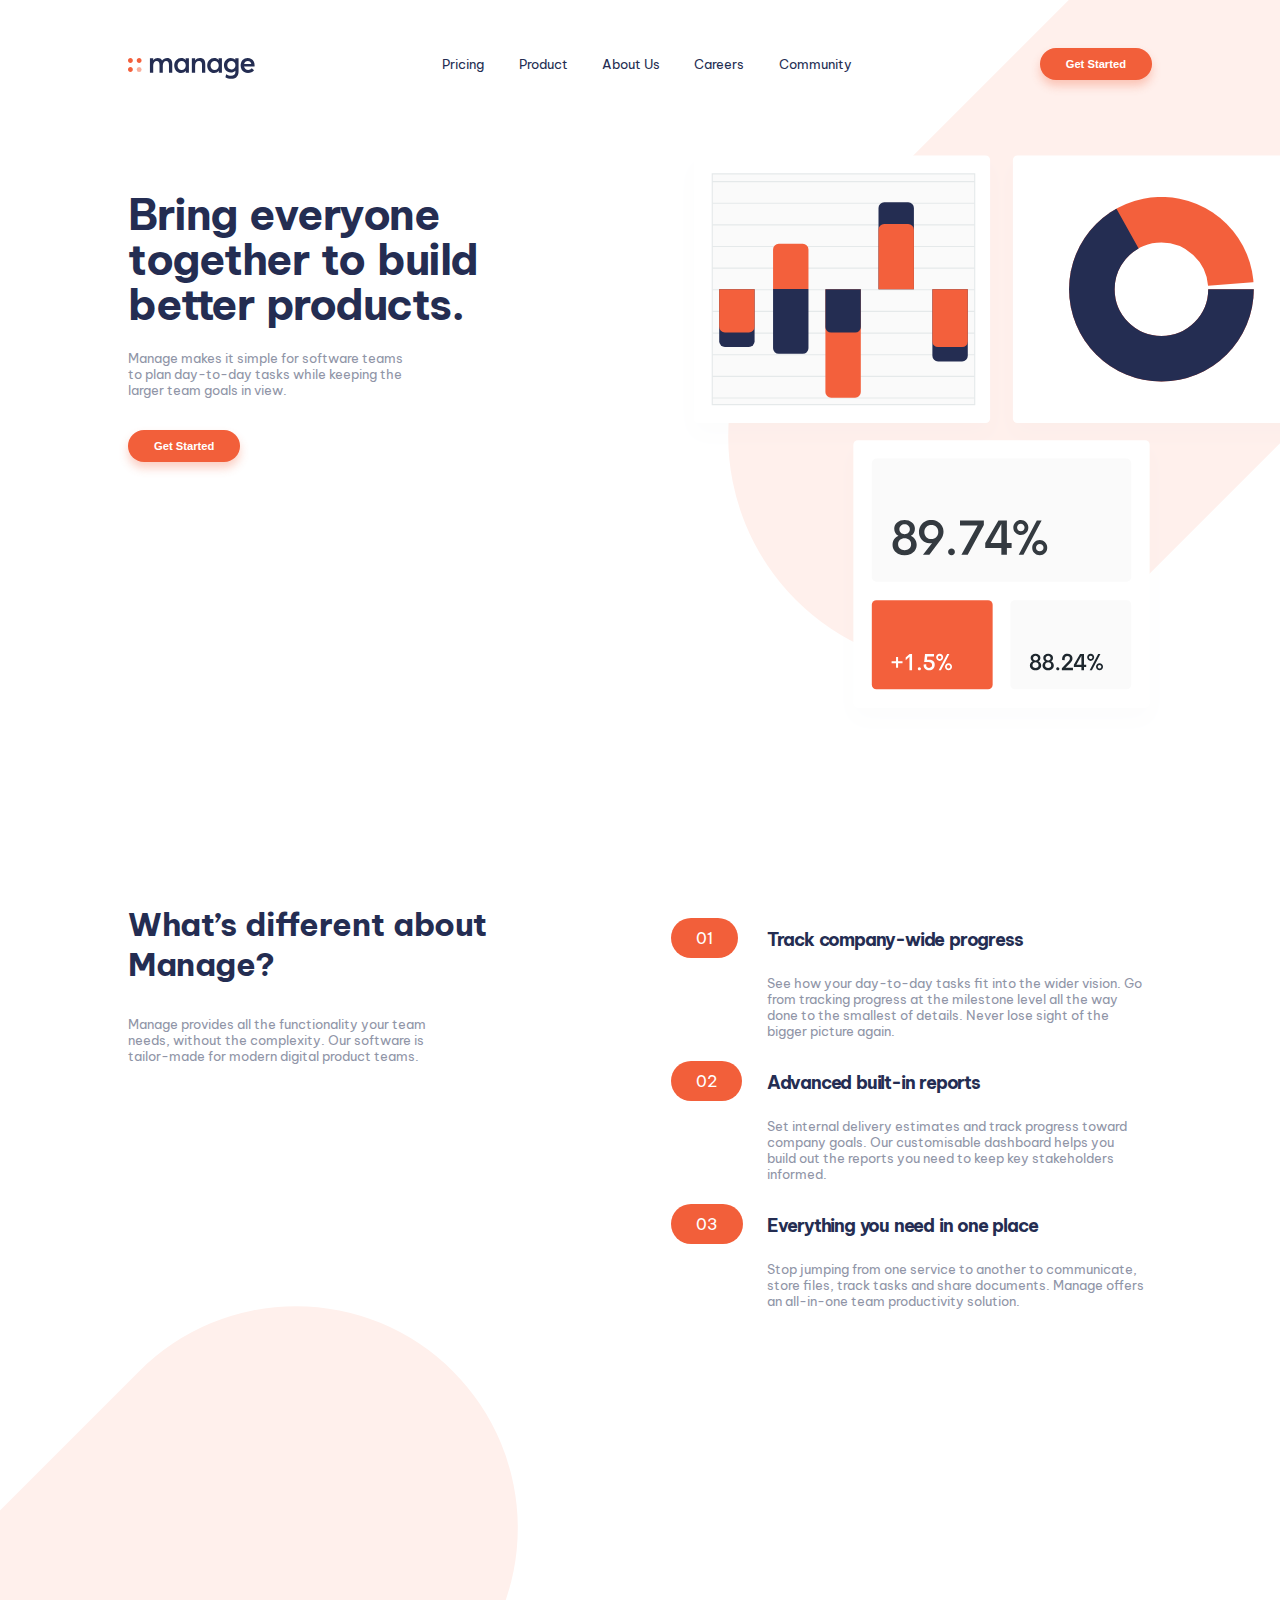
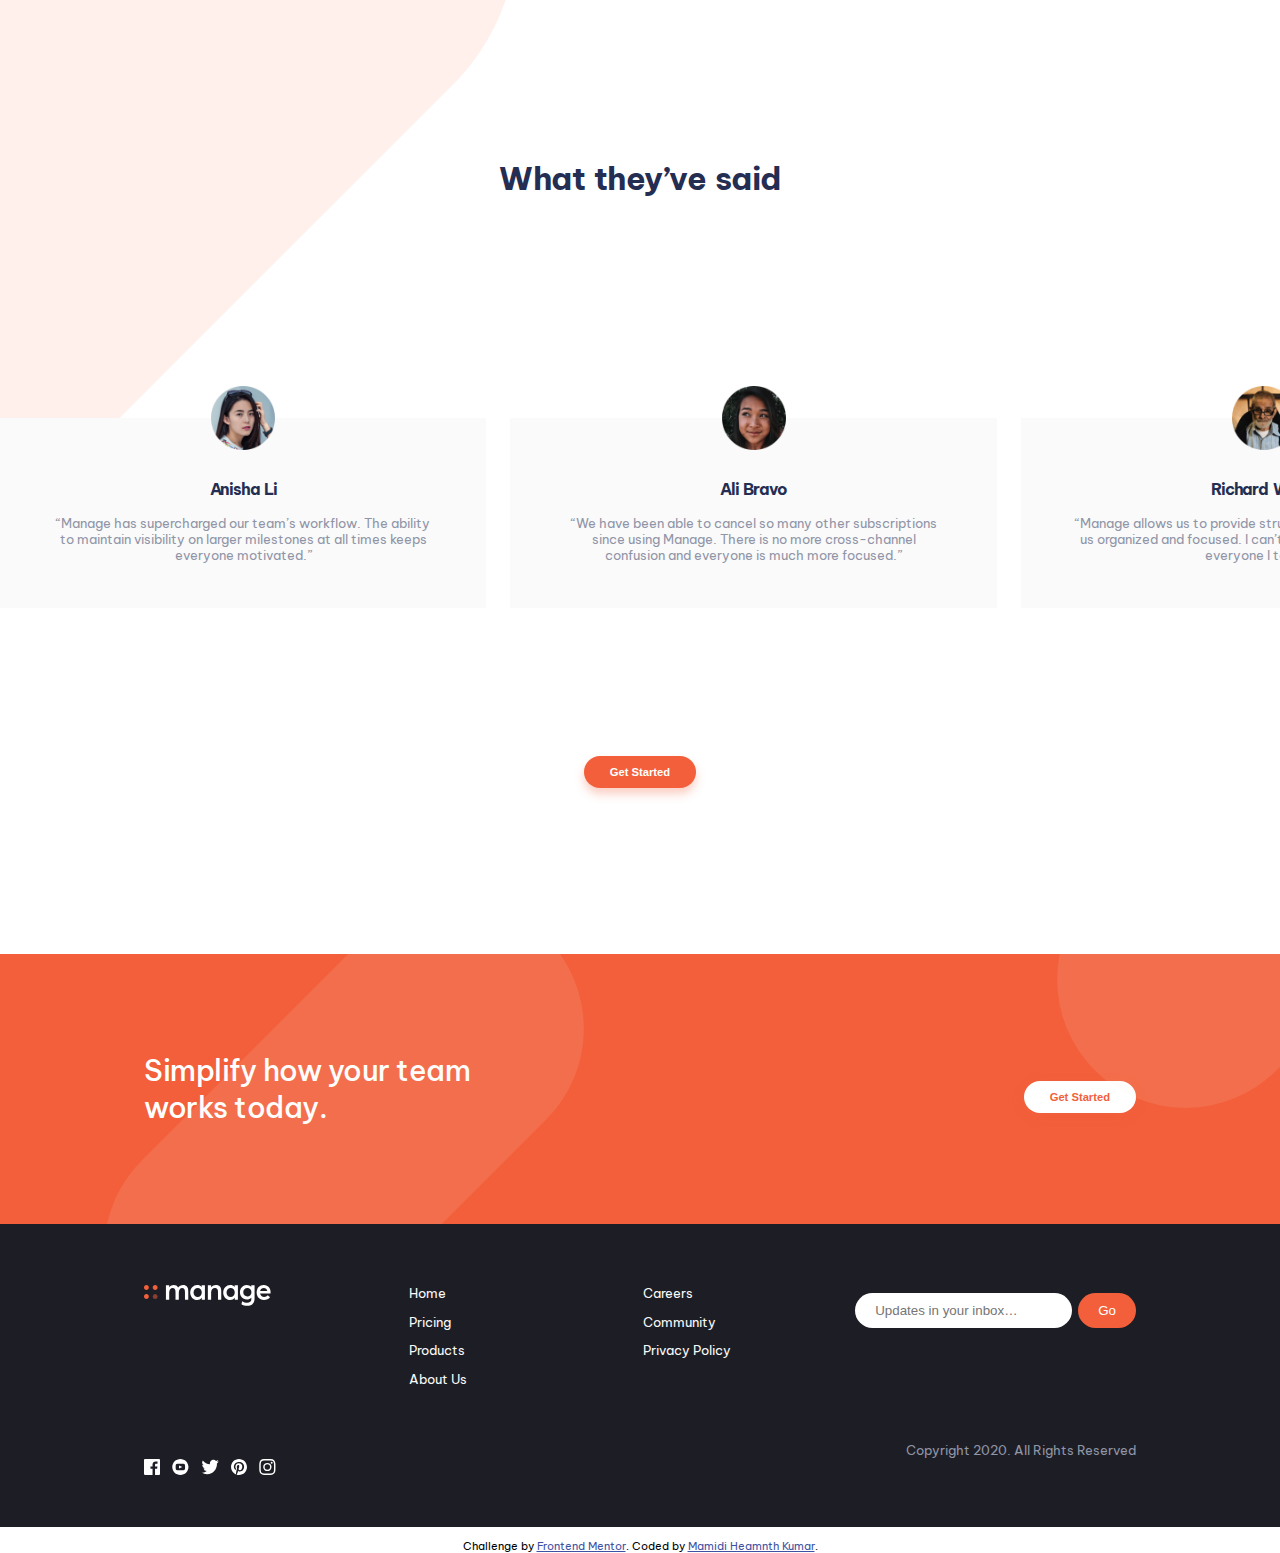
==== index.html @ 672c9fe0 "done mob feedback nav" ====
<!DOCTYPE html>
<html lang="en">
<head>
  <meta charset="UTF-8">
  <meta name="viewport" content="width=device-width, initial-scale=1.0">

  <link rel="stylesheet" href="styles.css">
  <link rel="stylesheet" href="mob-style.css">

  <link rel="icon" type="image/png" sizes="32x32" href="./images/favicon-32x32.png">

  <link rel="preconnect" href="https://fonts.googleapis.com">
  <link rel="preconnect" href="https://fonts.gstatic.com" crossorigin>
  <link href="https://fonts.googleapis.com/css2?family=Be+Vietnam+Pro:wght@400;500;700&display=swap" rel="stylesheet">
  
  <title>Frontend Mentor | Manage landing page</title>

</head>
<body>

  <header>
    <div class="logo">
      <img src="images/logo.svg" alt="company logo">
    </div>
    <img class="ham" src="images/icon-hamburger.svg" alt="">
    <img class="close none" src="images/icon-close.svg" alt="">
    <div class="navigation" >
      <div>Pricing</div>
      <div>Product</div>
      <div>About Us</div>
      <div>Careers</div>
      <div>Community</div>
    </div>
    <button class="start-btn none">Get Started</button>
  </header>

  <main>
    <div class="intro">
      <div class="intro-left">
        <div class="heading">
          Bring everyone together to build 
          be<span class="low-space">tt</span>er 
          products.
        </div>
        <p class="intro-content">
          Manage makes it simple for software teams to plan day-to-day
          tasks while keeping the larger team goals in view.
        </p>
        <button class="start-btn">Get Started</button>
      </div>
      <div class="intro-right">
        <img class="bg-tablet" src="images/bg-tablet-pattern.svg" alt="bg tablet">
        <img class="bar-graphs" src="images/illustration-intro.svg" alt="bar-graphs">
      </div>
    </div>
  
    <div class="features">
      <div class="features-left">
        <div>
          <div class="features-heading">What’s <span>different</span> about Manage?</div>
          <div class="features-content">
            Manage provides all the functionality your team needs, without
            the complexity. Our software is tailor-made for modern digital
            product teams.
          </div>
        </div>
        <img src="images/bg-tablet-pattern.svg" alt="bg-tablet">
      </div>
      <div class="features-right">
        <div class="serial-content">
          <div class="serial ser">
            <span>01</span>
          </div>
          <div class="function-heading fun">
            Track company-wide progress
          </div>
          <div class="function-content con">
            See how your day-to-day tasks fit into the wider vision. Go from
            tracking progress at the milestone level all the way done to the
            smallest of details. Never lose sight of the bigger picture again.
          </div>
        </div>
        <div class="serial-content">
          <div class="serial ser ">
            <span>02</span>
          </div>
          <div class="function-heading fun ">
            Advanced built-in reports
          </div>
          <div class="function-content con">
            Set internal delivery estimates and track progress toward company
            goals. Our customisable dashboard helps you build out the reports
            you need to keep key stakeholders informed.
          </div>
        </div>
        <div class="serial-content">
          <div class="serial ser ">
          <span>03</span>
          </div>
          <div class="function-heading fun ">
            Everything you need in one place
          </div>
          <div class="function-content con">
            Stop jumping from one service to another to communicate, store files,
            track tasks and share documents. Manage offers an all-in-one team
            productivity solution.
          </div>
        </div>
      </div>
    </div>
  
    <div class="feedback">
      <div class="feedback-top">
        What they’ve said
      </div>
      <div class="feedback-middle-container">
        <div class="feedback-middle">
          <div class="profile">
              <img src="images/avatar-anisha.png" alt="" class="profile-img">
              <div class="profile-name">Anisha Li</div>
            <div class="profile-feedback">“Manage has supercharged our team’s workflow. The ability to maintain visibility on larger milestones at all times keeps everyone motivated.”</div>
          </div>
          <div class="profile active">
            <img src="images/avatar-ali.png" alt="" class="profile-img">
            <div class="profile-name">Ali Bravo</div>
            <div class="profile-feedback">“We have been able to cancel so many other subscriptions since using Manage. There is no more cross-channel confusion and everyone is much more focused.”</div>
          </div>
          <div class="profile">
            <img src="images/avatar-richard.png" alt="" class="profile-img">
            <div class="profile-name">Richard Watts</div>
            <div class="profile-feedback">“Manage allows us to provide structure and process. It keeps us organized and focused. I can’t stop recommending them everyone I talk to!”</div>
          </div>
          <div class="profile">
            <img src="images/avatar-shanai.png" alt="" class="profile-img">
            <div class="profile-name">Shanai Gough</div>
            <div class="profile-feedback">“Their software allows us to track, manage and collaborate on our projects from anywhere. It keeps the whole team in-sync without being intrusive.”</div>
          </div>
          <div class="feedback-nav dv-none">
            <button class="btnnav"></button>
            <button class="btnnav btnactive"></button>
            <button class="btnnav"></button>
            <button class="btnnav"></button>
          </div>
        </div>
      </div>

      <div class="feedback-bottom">
        <button class="start-btn">Get Started</button>
      </div>
    </div>
  </main>

  <footer>
    <div class="highlight">
      <div class="highlight-left">
        <div class="highlight-content">
          Simplify how your team works today.
        </div>
        <img src="images/bg-tablet-pattern.svg" alt="">
      </div>
      <div class="highlight-right">
        <div class="highlight-btn">
          <button id="hl" class="start-btn-opp">Get Started</button>
          <img src="images/bg-tablet-pattern.svg" alt="">
        </div>
      </div>
    </div>

    <div class="more-info">
      <div class="more-info-left down">
        <div class="copyright dv-none">
          Copyright 2020. All Rights Reserved
        </div>
        <div class="more-info-logo">
          <img src="images/logo-2.svg" alt="">
        </div>
        <div class="more-info-icons">
          <img src="images/icon-facebook.svg" alt="">
          <img src="images/icon-youtube.svg" alt="">
          <img src="images/icon-twitter.svg" alt="">
          <img src="images/icon-pinterest.svg" alt="">
          <img src="images/icon-instagram.svg" alt="">
        </div>
      </div>
      <div class="more-info-middle mid">
        <div class="info-middle-left">
          <div class="middle-nav">Home</div>
          <div class="middle-nav">Pricing</div>
          <div class="middle-nav">Products</div>
          <div class="middle-nav">About Us</div>
        </div>
        <div class="info-middle-right">
          <div class="middle-nav">Careers</div>
          <div class="middle-nav">Community</div>
          <div class="middle-nav">Privacy Policy</div>
        </div>
      </div>
      <div class="more-info-right up">
        <div class="mail-to">
          <input type="text" class="inp" placeholder="Updates in your inbox…">
          <button class="go">Go</button>
        </div>
        <div class="copyright mv-none">
          Copyright 2020. All Rights Reserved
        </div>
      </div>
    </div>
  </footer>

  <div class="attribution">
    Challenge by <a href="https://www.frontendmentor.io?ref=challenge" target="_blank">Frontend Mentor</a>. 
    Coded by <a href="https://www.frontendmentor.io/profile/hemanth110702">Mamidi Heamnth Kumar</a>.
  </div>

  <script src="script.js"></script>

</body>
</html>
---- styles.css ----
:root {
  --clr-bright-red : hsl(12, 88%, 59%);
  --clr-dark-blue : hsl(228, 39%, 23%);
  --clr-dark-grayish-blue : hsl(227, 12%, 61%);
  --clr-very-dark-blue : hsl(233, 12%, 13%);
  --clr-very-pale-red : hsl(13, 100%, 96%);
  --clr-very-light-gray : hsl(0, 0%, 98%);
  --fw-400 : 400;
  --fw-500 : 500;
  --fw-700 : 700;
}

body {
  font-family: 'Be Vietnam Pro', sans-serif;
  font-size: 16px;
  margin: 0;
  padding : 0;
  overflow-x: hidden;
}

.dv-none {
  display: none;
}

header {
  width : 80%;
  height : 8rem;
  margin : auto;
  padding: 0rem 1rem;
  display : flex;
  justify-content : space-between;
  align-items : center;
}

#start-btn {
  margin-top: 0;
}

.logo > img {
  padding-top: 0.8rem;
  height: 1.3rem;
}

.navigation {
  width: 40%;
  font-weight: var(--fw-400);
  display: flex;
  justify-content: space-between;
  align-items: center;
  font-size: 0.8rem;
}

.navigation div {
  cursor: pointer;
  color: var(--clr-dark-blue);
}

.intro {
  width: 80%;
  height: 80vh;
  margin: auto;
  padding: 0rem 1rem;
  display: flex;
  justify-content: space-between;
}

.intro-left {
  width: 45%;
  padding-top: 4rem;
}

.heading{
  color: var(--clr-dark-blue);
  font-size: 2.7rem;
  line-height: 2.8rem;
  letter-spacing: -1.5px;
  word-spacing: 4px;
  font-weight: var(--fw-700);
}

.low-space {
  letter-spacing: -3.8px;
}

.intro-content {
  max-width: 32ch;
  margin-top: 1.5rem;
  margin-bottom: 2rem;
  font-size: 0.8rem;
  font-weight: var(--fw-400);
  color: var(--clr-dark-grayish-blue);
}

.start-btn {
  border: none;
  background-color: var(--clr-bright-red);
  padding: 10px 26px;
  border-radius: 18px;
  font-size: 0.7rem;
  color: white;
  cursor: pointer;
  font-weight: var(--fw-700);
  box-shadow: 0px 6px 10px hsla(12, 88%, 59%, 0.3) ;
}


.intro-right {
  width: 47%;
  padding-top: 1rem;
  position : relative;
}

.bg-tablet { 
  height: 120%;
  position: absolute;
  left: 12%;
  top: -45%;
  z-index: -1;
}

.bar-graphs {
  height: 85%;
}

.features {
  width: 80%;
  height: 80vh;
  margin-inline: auto;
  padding: 3rem 0rem;
  display: flex;
  justify-content: space-between;
}

.features-left {
  position: relative;
  width: 45%;
  display: flex;
  flex-direction: column;
}

.features-left > img {
  height: 115%;
  position: absolute;
  bottom: -72%;
  left: -95%;
  z-index: -2;
}

.features-heading {
  padding: 0.5rem 0rem;
  font-size: 2rem;
  font-weight: var(--fw-700);
  letter-spacing: -0.5px;
  word-spacing: 2px;
  color: var(--clr-dark-blue);
}

.features-heading >span {
  letter-spacing: 0px;
}

.features-content {
  max-width: 34ch;
  margin-top: 1.5rem;
  font-size: 0.8rem;
  font-weight: var(--fw-400);
  color: var(--clr-dark-grayish-blue);
}

.features-right {
  width: 47%;
}

.serial-content {
  display: grid;
  grid-template-columns: 4rem auto;
  grid-template-rows: 50px 50x 50px;
  grid-template-areas: 
      "ser fun"
      ". con"; 
  column-gap: 2rem;
  margin-top: 2rem;
}

.ser {
  grid-area: ser;
}

.fun {
  grid-area: fun;
}

.con {
  grid-area: con;
}

.serial span{
  background-color: var(--clr-bright-red);
  padding: 10px 25px;
  border-radius: 20px;
  color: white;

}

.function-heading {
  font-size: 1.125rem;
  font-weight: var(--fw-700);
  letter-spacing: -1.2px;
  word-spacing: 2px;  
  color: var(--clr-dark-blue);
}

.function-content {
  max-width: 42ch;
  margin-top: 1.5rem;
  font-size: 0.8rem;
  color: var(--clr-dark-grayish-blue);
  font-weight: var(--fw-400);
}

.feedback {
  height: 90vh;
  display: flex;
  flex-direction: column;
  justify-content: space-around;
  align-items: center;
  margin-bottom: 5rem;
}

.feedback-top {
  width: 80%;
  text-align: center;
  padding: 0.5rem 0rem;
  font-size: 2rem;
  font-weight: var(--fw-700);
  letter-spacing: -0.5px;
  word-spacing: 2px;
  color: var(--clr-dark-blue);
}

.feedback-middle-container {
  height: 17rem;
  display: flex;
  justify-content: center;
  align-items: center;
  overflow-x: auto;
}

.feedback-middle {
  height: 70%;
  margin: auto 0;
  display: flex;
  overflow-y: visible;
}

.feedback-middle-container::-webkit-scrollbar {
  width: 0;
}

.profile {
  min-width: 38%;
  display: flex;
  margin-right: 1.5rem;
  flex-direction: column;
  justify-content: center;
  align-items: center;
  text-align: center;
  list-style: none;
  background-color: var(--clr-very-light-gray); 
  position: relative;
}

.profile-img {
  position: absolute;
  top: 0%;
  left: 50%;
  transform: translate(-50%, -50%);
  height: 4rem;
  margin-top: -4  rem;
}

.profile-name {
  padding: 1rem;
  font-size: 1rem;
  font-weight: var(--fw-700);
  letter-spacing: -1.2px;
  word-spacing: 2px;  
  color: var(--clr-dark-blue);
}

.profile-feedback {
  max-width: 42ch;
  font-size: 0.8rem;
  font-weight: var(--fw-400);
  color: var(--clr-dark-grayish-blue);
}

.feedback-bottom {
  width: 80%;
  text-align: center;
  margin-top: -4rem;
}

footer {
  height: 65vh;
}

.highlight {
  display: flex;  
  justify-content: space-between;
  padding: 0 9rem;
  height: 30vh;
  background-color: var(--clr-bright-red);
  overflow: hidden;
}


.highlight-left {
  position: relative;
  display: flex;
}

.highlight-left > img {
  position: absolute;
  left: -10%;
  top: -20%;
  height: 30rem;
  z-index:0;
  opacity: 0.1;
}

.highlight-content {
  max-width: 20ch;
  color: white;
  align-self: center;
  font-size: 1.8rem;
  font-weight: var(--fw-500);
  letter-spacing: -0.5px;
  align-self: center;
}

.highlight-right {
  display: flex;
  justify-content: center;
  align-items: center;
}

.highlight-btn {
  position: relative;
}

.highlight-btn > img {
  position: absolute;
  opacity: 0.1;
  height: 30rem;
  bottom: 10%;
  left: 30%;
}

.start-btn-opp {
  background-color: white;
  align-self: center;
  border: none;
  padding: 10px 26px;
  border-radius: 18px;
  font-size: 0.7rem;
  color: var(--clr-bright-red);
  margin-top: 1rem;
  cursor: pointer;
  font-weight: var(--fw-700);
  box-shadow: 0px 3px 10px var(--clr-bright-red);
}

.more-info {
  height: 23vh;
  color: white;
  background-color: var(--clr-very-dark-blue);
  padding: 3rem 9rem;
  display: flex;
  justify-content: space-between;
  align-items: center;
}

.more-info-left {
  height: 100%;
  display: flex;
  flex-direction: column;
  justify-content: space-between;
}

.more-info-logo > img {
  padding-top: 0.8rem;
  height: 1.3rem;
}

.more-info-icons img {
  height: 1rem;
  margin-right: 0.5rem;
  cursor: pointer;
}

.more-info-middle {
  height: 100%;
  width: 35%;
  display: flex;
  justify-content: space-between;
}

.middle-nav {
  width: 100%;
  font-size: 0.8rem;
  margin: 0.8rem;
  color: var(--clr-very-light-gray);
  cursor: pointer;
}


.more-info-right {
  height: 80%;
  display: flex;
  flex-direction: column;
  justify-content: space-between;
}

.mail-to {
  align-self: flex-end;
}

.inp {
  border: none;
  padding: 10px 20px;
  border-radius: 20px;
}

.go {
  border: none;
  background-color: var(--clr-bright-red);
  color: white;
  padding: 10px 20px;
  border-radius: 18px;
  margin-left: 2px;
  cursor: pointer;
}

.copyright {
  justify-self: flex-start;
  align-self: flex-end;
  font-size: 0.8rem;
  font-weight: var(--fw-400);
  color: var(--clr-dark-grayish-blue);
}

.attribution {
  font-size: 11px; text-align: center;
}

.attribution a {
  color: hsl(228, 45%, 44%); 
}


.ham, .close {
  display: none;
}
---- mob-style.css ----
@media screen and (max-width: 475px) {

  .ham {
    display: inline-block;
  }

  .none,.mv-none {
    display: none;
  }

  .dv-none {
    display: block;
    margin: auto auto;
  }


  header {
    width : 80%;
    height : 8rem;
    margin : auto;
    padding: 0rem 1rem;
    display : flex;
  }

  #start-btn {
    margin-top: 0;
  }
  
  .logo > img {
    padding-top: 0.8rem;
    height: 1rem;
  }
  
  .navigation {
    width: 40%;
    font-weight: var(--fw-400);
    display: none;
    justify-content: space-between;
    align-items: center;
    font-size: 0.8rem;
  }

  .navigation div {
    cursor: pointer;
    color: var(--clr-dark-blue);
  }
  
  .intro {
    width: 80%;
    height: fit-content;
    margin: auto;
    margin-bottom: 2rem;
    display: grid;
    grid-template-columns: 100%;
    grid-template-rows: 10rem;
    grid-template-areas: 
            'bar-graphs'
            'heading';
    row-gap: 1.5rem;
  }
  
  .intro-left {
    width: 100%;
    grid-area: heading;
    height: 50%;
    text-align: center;
  }
  
  .heading{
    color: var(--clr-dark-blue);
    font-size: 2rem;
    line-height: 2.5rem;
    letter-spacing: -1.5px;
    word-spacing: 4px;
    font-weight: var(--fw-700);
  }
  
  .low-space {
    letter-spacing: -3.8px;
  }
  
  .intro-content {
    max-width: 32ch;
    margin: auto;
    margin-top: 1rem;
    margin-bottom: 1.5rem;
    font-size: 0.8rem;
    font-weight: var(--fw-400);
    line-height: 1.5rem;
    color: var(--clr-dark-grayish-blue);
  }
  
  .start-btn {
    border: none;
    background-color: var(--clr-bright-red);
    padding: 10px 26px;
    border-radius: 18px;
    font-size: 0.7rem;
    color: white;
    cursor: pointer;
    font-weight: var(--fw-700);
    box-shadow: 0px 6px 10px hsla(12, 88%, 59%, 0.3) ;
  }
  
  
  .intro-right {
    padding-top: 1rem;
    position : relative;
    grid-area: bar-graphs;
    width: 100%;
  }
  
  .bg-tablet { 
    height: 250%;
    position: absolute;
    left: 15%;
    top: -130%;
    z-index: -1;
  }
  
  .bar-graphs {
    height: 160%;
  }
  
  .features {
    width:100%;
    height: 100%;
    margin-inline: auto;
    margin-bottom: 1.5rem;
    padding: 0;
    display: flex;
    flex-direction: column;
    justify-content: space-between;
    row-gap: 2rem;
  }
  
  .features-left {
    position: relative;
    width: 80%;
    margin: auto;
    display: flex;
    flex-direction: column;
    text-align: center;
  }
  
  .features-left > img {
    height: 115%;
    position: absolute;
    bottom: -72%;
    left: -95%;
    z-index: -2;
  }
  
  .features-heading {
    font-size: 1.7rem;
    font-weight: var(--fw-700);
    letter-spacing: -0.5px;
    word-spacing: 2px;
    color: var(--clr-dark-blue);
  }
  
  .features-heading >span {
    letter-spacing: 0px;
  }
  
  .features-content {
    margin: auto;
    max-width: 34ch;
    margin-top: 0.5rem;
    font-size: 0.8rem;
    line-height: 1.5rem;
    font-weight: var(--fw-400);
    color: var(--clr-dark-grayish-blue);
  }
  
  .features-right {
    margin-left: 1rem;
    width: 100%;
  }

  .serial-content {
    display: grid;
    grid-template-columns: 5rem;
    grid-template-areas: 
        "ser fun"
        "con con";
    gap: 0;
  }

  .ser {
    padding-top: 0.5rem;
    padding-bottom: 1rem;
    grid-area: ser;
    background-color: var(--clr-very-pale-red);
    height: 14px;
  }

  .fun {
    padding-top: 0.5rem;
    padding-bottom: 1rem;
    height: 14px;
    grid-area: fun;
    background-color: var(--clr-very-pale-red);
  }

  .con {
    grid-area: con;
  }

  .serial {
    margin: 0;
  }
  
  .serial span{
    background-color: var(--clr-bright-red);
    padding: 10px 25px;
    border-radius: 20px;
    color: white; 
  }
  
  .function-heading {
    font-size: 1rem;
    font-weight: var(--fw-700);
    letter-spacing: -1.2px;
    word-spacing: 2px;  
    color: var(--clr-dark-blue);
  }
  
  .function-content {
    max-width: 36ch;
    margin-top: 1.5rem;
    font-size: 0.8rem;
    color: var(--clr-dark-grayish-blue);
    font-weight: var(--fw-400);
    line-height: 1.5rem;
  }
  
  .feedback {
    height: 65vh;
    display: flex;
    flex-direction: column;
    justify-content: space-around;
    align-items: center;
    margin-bottom: 5rem;
  }
  
  .feedback-top {
    width: 90%;
    text-align: center;
    padding: 0.5rem 0rem;
    font-size: 1.6rem;
    font-weight: var(--fw-700);
    letter-spacing: -0.5px;
    word-spacing: 2px;
    color: var(--clr-dark-blue);
  }
  
  .feedback-middle-container {
    height: 24rem;
    display: flex;
    flex-direction: column;
    justify-content: center;
    align-items: center;
  }
  
  .feedback-middle {
    margin: auto 0;
    display: flex;
    flex-direction: column;
    justify-content: center;
    overflow-y: hidden;
  }
  
  .feedback-middle-container::-webkit-scrollbar {
    width: 0;
  }
  
  .profile {
    height: 70%;
    width: 80%;
    align-self: center;
    display: none;
    margin: 0rem;
    margin-top: 2rem  ;
    flex-direction: column;
    justify-content: center;
    align-items: center;
    text-align: center;
    list-style: none;
    background-color: var(--clr-very-light-gray); 
    position: relative;
  }

  .profile.active {
    display: flex;
  }
  
  .profile-img {
    position: absolute;
    top: 0%;
    left: 50%;
    transform: translate(-50%, -50%);
    height: 4rem;
    margin-top: -4  rem;
  }
  
  .profile-name {
    padding: 1rem;
    font-size: 1rem;
    font-weight: var(--fw-700);
    letter-spacing: -1.2px;
    word-spacing: 2px;  
    color: var(--clr-dark-blue);
  }
  
  .profile-feedback {
    max-width: 38ch;
    font-size: 0.8rem;
    font-weight: var(--fw-400);
    color: var(--clr-dark-grayish-blue);
  }

  .feedback-nav button{
    padding: 3px;
    border-radius: 10px;
    background-color: var(--clr-very-pale-red);
    border: 1px solid var(--clr-bright-red);
  }
  .feedback-nav button.btnactive {
    background-color: var(--clr-bright-red);
  }
  
  .feedback-bottom {
    width: 80%;
    text-align: center;
    margin-top: -4rem;
  }
  
  footer {
    height: 65vh;
  }
  
  .highlight {
    width: 100%;
    display: flex;  
    flex-direction: column;
    justify-content: center;
    align-items: center;
    padding: 0 0rem;
    height: 60vh;
    background-color: var(--clr-bright-red);
    overflow: hidden;
  }
  
  
  .highlight-left {
    text-align: center;
    max-width: 22ch;
    position: relative;
    display: flex;
  }
  
  .highlight-left > img {
    position: absolute;
    left: -150%;
    top: -35%;
    height: 25.5rem;
    z-index:0;
    opacity: 0.1;
  }
  
  .highlight-content {
    max-width: 20ch;
    color: white;
    align-self: center;
    font-size: 1.8rem;
    font-weight: var(--fw-500);
    letter-spacing: -0.5px;
    align-self: center;
  }
  
  .highlight-right {
    display: flex;
  }
  
  .highlight-btn {
    position: relative;
  }
  
  .highlight-btn > img {
    display: none;
  }
  
  .more-info {
    height: 60vh;
    color: white;
    background-color: var(--clr-very-dark-blue);
    padding: 0;
    display: grid;
    grid-template-areas: 
        "up up"
        "mid mid"
        "down down";
  }

  .more-info > div {
    width: 90%;
    margin: auto;
  }

  .up {
    grid-area: up;
  }

  .mid {
    grid-area: mid;
  }

  .down {
    grid-area: down;
  }


  
  .more-info-left {
    height: 100%;
    display: flex;
    flex-direction: column-reverse;
    justify-content: center;
    align-items: center;
    justify-self: center;
    row-gap: 1.5rem;
  }
  
  .more-info-logo > img {
    padding-top: 0.8rem;
    height: 1.3rem;
  }

  .more-info-icons {
    width: 80%;
    display: flex;
    justify-content: space-between;
  }
  
  .more-info-icons img {
    height: 1.5rem;
    margin-right: 0.5rem;
    cursor: pointer;
  }
  
  .more-info-middle {
    display: flex;
    justify-content: space-around;
    justify-self: center;
  }
  
  .middle-nav {
    width: 100%;
    font-size: 0.8rem;
    margin: 0.8rem;
    color: var(--clr-very-light-gray);
    cursor: pointer;
  }
  
  
  .more-info-right {
    width: 100%;
    height: 50%;
    display: flex;
    flex-direction: column;
    justify-content: space-between;
  }
  
  .mail-to {
    width: 100%;
    display: flex;
    justify-content: space-around;
  }
  
  .inp {
    border: none;
    padding: 10px 20px;
    border-radius: 20px;
  }
  
  .go {
    border: none;
    background-color: var(--clr-bright-red);
    color: white;
    padding: 12px 30px;
    border-radius: 18px;
    margin-left: 2px;
    cursor: pointer;
  }
  
  .copyright {
    justify-self: flex-start;
    align-self: flex-end;
    font-size: 0.8rem;
    font-weight: var(--fw-400);
    color: var(--clr-dark-grayish-blue);
  }

  .attribution {
    display: none;
  }
}
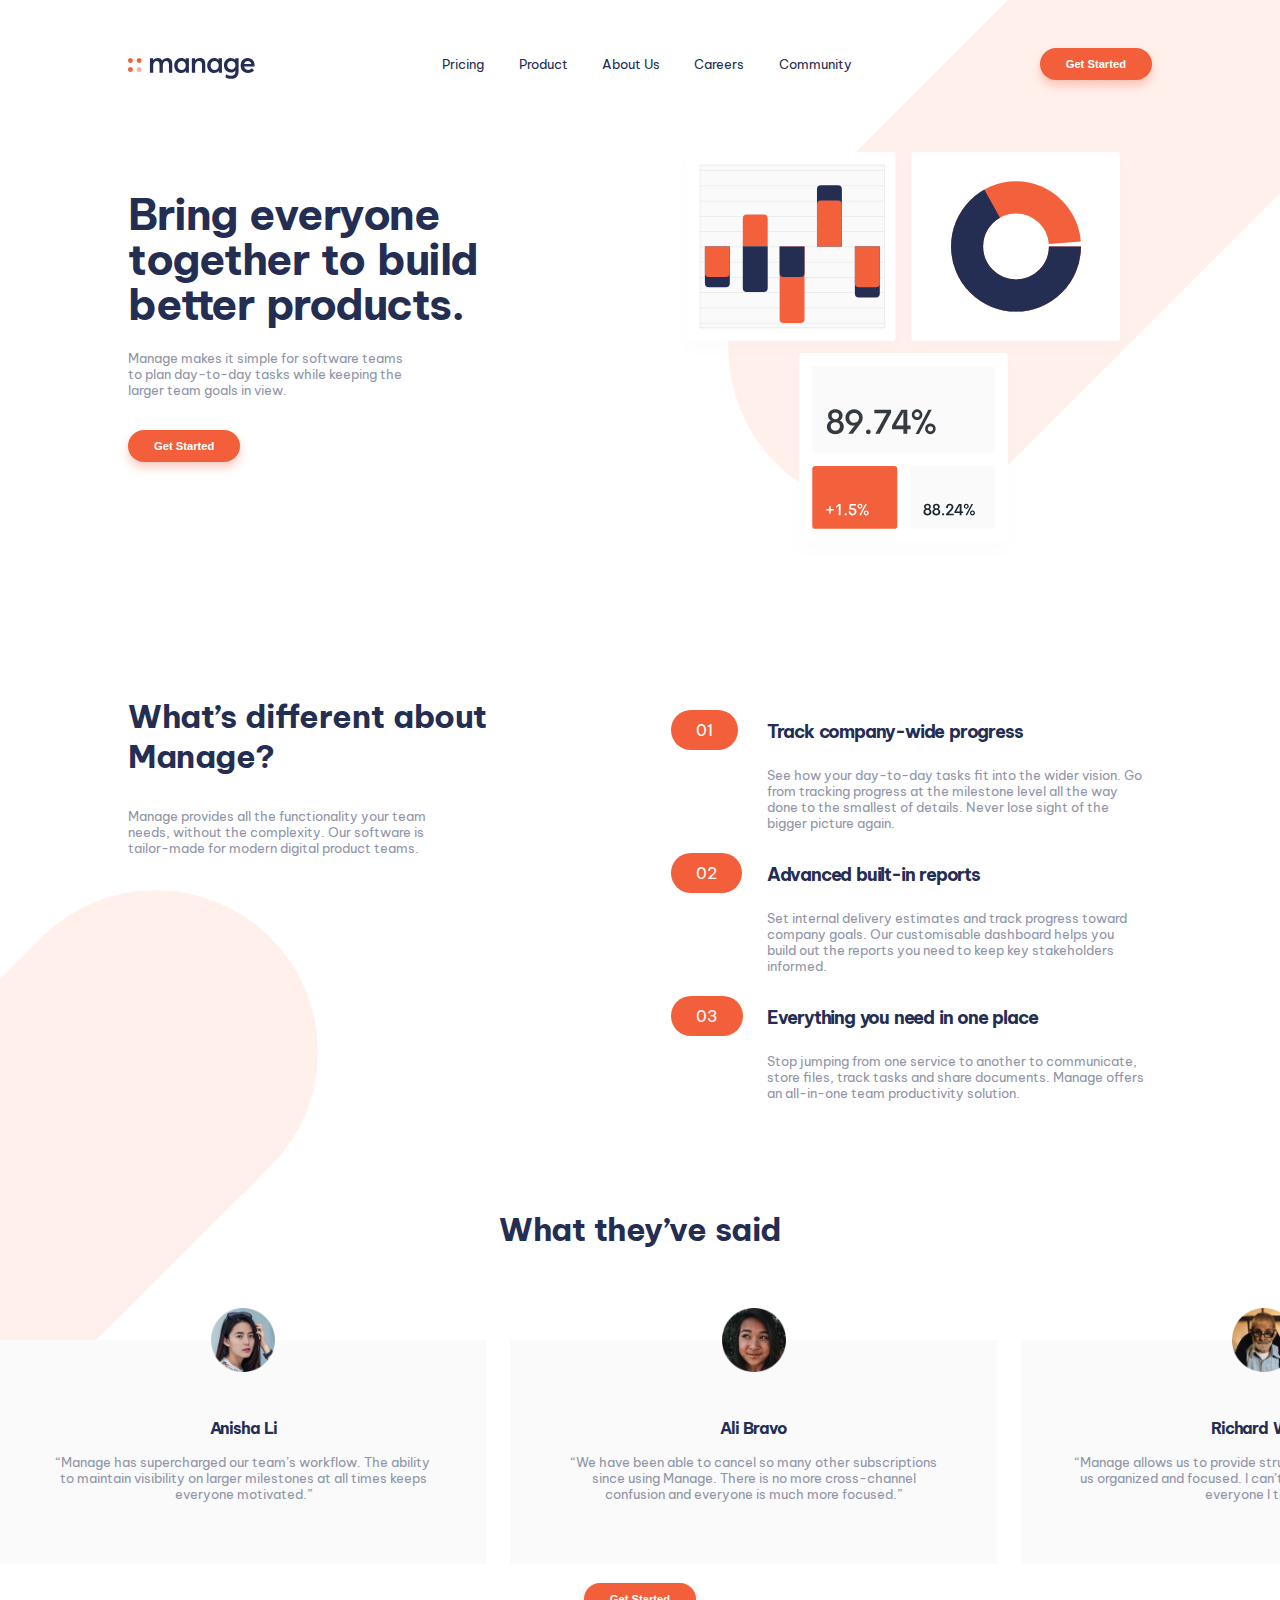
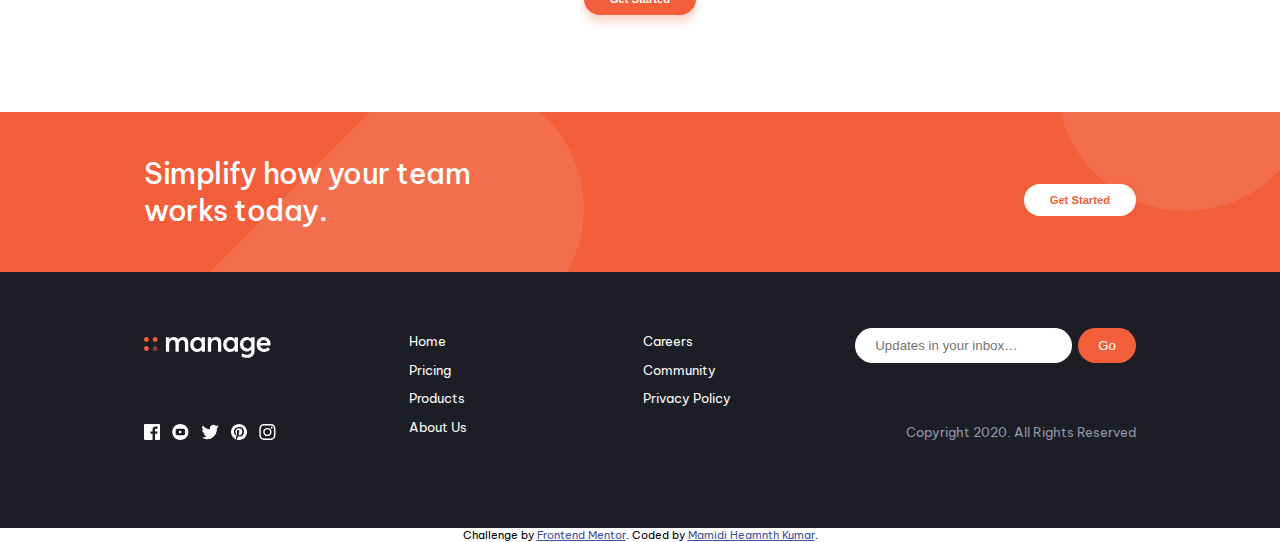
==== commit ee7837e1: "remodified height-desktop" ====
--- a/index.html
+++ b/index.html
@@ -4,8 +4,8 @@
   <meta charset="UTF-8">
   <meta name="viewport" content="width=device-width, initial-scale=1.0">
 
-  <link rel="stylesheet" href="styles.css">
-  <link rel="stylesheet" href="mob-style.css">
+  <link rel="stylesheet" href="styles/styles.css">
+  <link rel="stylesheet" href="styles/mob-style.css">
 
   <link rel="icon" type="image/png" sizes="32x32" href="./images/favicon-32x32.png">
 
@@ -17,24 +17,24 @@
 
 </head>
 <body>
-
-  <header>
-    <div class="logo">
-      <img src="images/logo.svg" alt="company logo">
-    </div>
-    <img class="ham" src="images/icon-hamburger.svg" alt="">
-    <img class="close none" src="images/icon-close.svg" alt="">
-    <div class="navigation" >
-      <div>Pricing</div>
-      <div>Product</div>
-      <div>About Us</div>
-      <div>Careers</div>
-      <div>Community</div>
-    </div>
-    <button class="start-btn none">Get Started</button>
-  </header>
-
   <main>
+
+    <header>
+      <div class="logo">
+        <img src="images/logo.svg" alt="company logo">
+      </div>
+      <img class="ham" src="images/icon-hamburger.svg" alt="">
+      <img class="close none" src="images/icon-close.svg" alt="">
+      <div class="navigation mv-none" >
+        <div>Pricing</div>
+        <div>Product</div>
+        <div>About Us</div>
+        <div>Careers</div>
+        <div>Community</div>
+      </div>
+      <button class="start-btn none">Get Started</button>
+    </header>
+
     <div class="intro">
       <div class="intro-left">
         <div class="heading">
@@ -47,10 +47,18 @@
           tasks while keeping the larger team goals in view.
         </p>
         <button class="start-btn">Get Started</button>
+        <img class="bg-small-tablet dv-none" src="images/bg-tablet-pattern.svg" alt="bg tablet">
       </div>
       <div class="intro-right">
         <img class="bg-tablet" src="images/bg-tablet-pattern.svg" alt="bg tablet">
         <img class="bar-graphs" src="images/illustration-intro.svg" alt="bar-graphs">
+        <div class="mob-navigation dv-none" >
+          <div>Pricing</div>
+          <div>Product</div>
+          <div>About Us</div>
+          <div>Careers</div>
+          <div>Community</div>
+        </div>
       </div>
     </div>
   
@@ -175,11 +183,11 @@
           <img src="images/logo-2.svg" alt="">
         </div>
         <div class="more-info-icons">
-          <img src="images/icon-facebook.svg" alt="">
-          <img src="images/icon-youtube.svg" alt="">
-          <img src="images/icon-twitter.svg" alt="">
-          <img src="images/icon-pinterest.svg" alt="">
-          <img src="images/icon-instagram.svg" alt="">
+          <img class="social-icon" src="images/icon-facebook.svg" alt="">
+          <img class="social-icon" src="images/icon-youtube.svg" alt="">
+          <img class="social-icon" src="images/icon-twitter.svg" alt="">
+          <img class="social-icon" src="images/icon-pinterest.svg" alt="">
+          <img class="social-icon" src="images/icon-instagram.svg" alt="">
         </div>
       </div>
       <div class="more-info-middle mid">
@@ -197,20 +205,21 @@
       </div>
       <div class="more-info-right up">
         <div class="mail-to">
-          <input type="text" class="inp" placeholder="Updates in your inbox…">
-          <button class="go">Go</button>
+          <input type="email" class="inp" id="emailInput" placeholder="Updates in your inbox…">
+          <button class="go" onclick="validateEmail()">Go</button>
+          <p class="error-msg" id="errorMsg"></p>
         </div>
         <div class="copyright mv-none">
           Copyright 2020. All Rights Reserved
         </div>
       </div>
     </div>
+    <div class="attribution">
+      Challenge by <a href="https://www.frontendmentor.io?ref=challenge" target="_blank">Frontend Mentor</a>. 
+      Coded by <a href="https://www.frontendmentor.io/profile/hemanth110702">Mamidi Heamnth Kumar</a>.
+    </div>
   </footer>
-
-  <div class="attribution">
-    Challenge by <a href="https://www.frontendmentor.io?ref=challenge" target="_blank">Frontend Mentor</a>. 
-    Coded by <a href="https://www.frontendmentor.io/profile/hemanth110702">Mamidi Heamnth Kumar</a>.
-  </div>
+  
 
   <script src="script.js"></script>
 
--- a/styles/styles.css
+++ b/styles/styles.css
@@ -0,0 +1,508 @@
+:root {
+  --clr-bright-red : hsl(12, 88%, 59%);
+  --clr-dark-blue : hsl(228, 39%, 23%);
+  --clr-dark-grayish-blue : hsl(227, 12%, 61%);
+  --clr-very-dark-blue : hsl(233, 12%, 13%);
+  --clr-very-pale-red : hsl(13, 100%, 96%);
+  --clr-very-light-gray : hsl(0, 0%, 98%);
+  --fw-400 : 400;
+  --fw-500 : 500;
+  --fw-700 : 700;
+}
+
+body {
+  font-family: 'Be Vietnam Pro', sans-serif;
+  font-size: 16px;
+  margin: 0;
+  padding : 0;
+  overflow-x: hidden;
+}
+
+main {
+  overflow: hidden;
+}
+
+.dv-none {
+  display: none;
+}
+
+header {
+  width : 80%;
+  height : 8rem;
+  margin : auto;
+  padding: 0rem 1rem;
+  display : flex;
+  justify-content : space-between;
+  align-items : center;
+}
+
+#start-btn {
+  margin-top: 0;
+}
+
+.logo > img {
+  height: 1.3rem;
+  padding-top: 0.8rem;
+}
+
+.navigation {
+  width: 40%;
+  font-weight: var(--fw-400);
+  font-size: 0.8rem;
+  display: flex;
+  justify-content: space-between;
+  align-items: center;
+}
+
+.navigation div {
+  color: var(--clr-dark-blue);
+  cursor: pointer;
+  transition: color 0.2s;
+}
+
+.navigation div:hover {
+  color: var(--clr-dark-grayish-blue);
+}
+
+.intro {
+  width: 80%;
+  height: 32rem;
+  margin: auto;
+  padding: 0rem 1rem;
+  display: flex;
+  justify-content: space-between;
+}
+
+.intro-left {
+  width: 45%;
+  padding-top: 4rem;
+}
+
+.heading{
+  font-size: 2.7rem;
+  font-weight: var(--fw-700);
+  letter-spacing: -1.5px;
+  line-height: 2.8rem;
+  word-spacing: 4px;
+  color: var(--clr-dark-blue);
+}
+
+.low-space {
+  letter-spacing: -3.8px;
+}
+
+.intro-content {
+  max-width: 32ch;
+  font-size: 0.8rem;
+  font-weight: var(--fw-400);
+  margin-top: 1.5rem;
+  margin-bottom: 2rem;
+  color: var(--clr-dark-grayish-blue);
+}
+
+.start-btn {
+  padding: 10px 26px;
+  font-size: 0.7rem;
+  font-weight: var(--fw-700);
+  color: white;
+  border: none;
+  border-radius: 18px;
+  background-color: var(--clr-bright-red);
+  box-shadow: 0px 6px 10px hsla(12, 88%, 59%, 0.3) ;
+  transition: opacity 0.2s;
+  cursor: pointer;
+}
+
+.start-btn:hover {
+  opacity: 0.6;
+}
+
+
+.intro-right {
+  width: 47%;
+  padding-top: 1rem;
+  position : relative;
+}
+
+.bg-tablet { 
+  height: 120%;
+  position: absolute;
+  left: 12%;
+  top: -45%;
+  z-index: -1;
+}
+
+.bar-graphs {
+  height: 85%;
+}
+
+.features {
+  width: 80%;
+  height: 28rem;
+  padding: 3rem 0rem;
+  margin-inline: auto;
+  display: flex;
+  justify-content: space-between;
+}
+
+.features-left {
+  position: relative;
+  width: 45%;
+  display: flex;
+  flex-direction: column;
+}
+
+.features-left > img {
+  height: 135%;
+  position: absolute;
+  bottom: -80%;
+  left: -90%;
+  z-index: -2;
+}
+
+.features-heading {
+  padding: 0.5rem 0rem;
+  font-size: 2rem;
+  font-weight: var(--fw-700);
+  letter-spacing: -0.5px;
+  word-spacing: 2px;
+  color: var(--clr-dark-blue);
+}
+
+.features-heading >span {
+  letter-spacing: 0px;
+}
+
+.features-content {
+  max-width: 34ch;
+  font-size: 0.8rem;
+  font-weight: var(--fw-400);
+  color: var(--clr-dark-grayish-blue);
+  margin-top: 1.5rem;
+}
+
+.features-right {
+  width: 47%;
+}
+
+.serial-content {
+  margin-top: 2rem;
+  display: grid;
+  grid-template-columns: 4rem auto;
+  grid-template-rows: 50px 50x 50px;
+  grid-template-areas: 
+      "ser fun"
+      ". con"; 
+  column-gap: 2rem;
+}
+
+.ser {
+  grid-area: ser;
+}
+
+.fun {
+  grid-area: fun;
+}
+
+.con {
+  grid-area: con;
+}
+
+.serial span{
+  padding: 10px 25px;
+  border-radius: 20px;
+  color: white;
+  background-color: var(--clr-bright-red);
+}
+
+.function-heading {
+  font-size: 1.125rem;
+  font-weight: var(--fw-700);
+  letter-spacing: -1.2px;
+  word-spacing: 2px;  
+  color: var(--clr-dark-blue);
+}
+
+.function-content {
+  max-width: 42ch;
+  margin-top: 1.5rem;
+  font-size: 0.8rem;
+  font-weight: var(--fw-400);
+  color: var(--clr-dark-grayish-blue);
+}
+
+.feedback {
+  height: 28rem;
+  margin-bottom: 5rem;
+  display: flex;
+  flex-direction: column;
+  justify-content: space-around;
+  align-items: center;
+}
+
+.feedback-top {
+  width: 80%;
+  padding: 0.5rem 0rem;
+  font-size: 2rem;
+  font-weight: var(--fw-700);
+  text-align: center;
+  letter-spacing: -0.5px;
+  word-spacing: 2px;
+  color: var(--clr-dark-blue);
+}
+
+.feedback-middle-container {
+  height: 20rem;
+  display: flex;
+  justify-content: center;
+  align-items: center;
+  overflow-x: auto;
+}
+
+.feedback-middle {
+  height: 70%;
+  margin: auto 0;
+  display: flex;
+  overflow-y: visible;
+}
+
+.feedback-middle-container::-webkit-scrollbar {
+  width: 0;
+}
+
+.profile {
+  position: relative;
+  min-width: 38%;
+  margin-right: 1.5rem;
+  background-color: var(--clr-very-light-gray); 
+  list-style: none;
+  text-align: center;
+  display: flex;
+  flex-direction: column;
+  justify-content: center;
+  align-items: center;
+}
+
+.profile-img {
+  height: 4rem;
+  position: absolute;
+  top: 0%;
+  left: 50%;
+  transform: translate(-50%, -50%);
+}
+
+.profile-name {
+  padding: 1rem;
+  font-size: 1rem;
+  font-weight: var(--fw-700);
+  letter-spacing: -1.2px;
+  word-spacing: 2px;  
+  color: var(--clr-dark-blue);
+}
+
+.profile-feedback {
+  max-width: 42ch;
+  font-size: 0.8rem;
+  font-weight: var(--fw-400);
+  color: var(--clr-dark-grayish-blue);
+}
+
+.feedback-bottom {
+  width: 80%;
+  margin-top: -4rem;
+  text-align: center;
+}
+
+footer {
+  height: fit-content;
+}
+
+.highlight {
+  display: flex;  
+  justify-content: space-between;
+  padding: 0 9rem;
+  height: 10rem;
+  background-color: var(--clr-bright-red);
+  overflow: hidden;
+}
+
+
+.highlight-left {
+  position: relative;
+  display: flex;
+}
+
+.highlight-left > img {
+  height: 30rem;
+  position: absolute;
+  left: -10%;
+  top: -20%;
+  z-index:0;
+  opacity: 0.1;
+}
+
+.highlight-content {
+  max-width: 20ch;
+  font-size: 1.8rem;
+  font-weight: var(--fw-500);
+  letter-spacing: -0.5px;
+  color: white;
+  align-self: center;
+}
+
+.highlight-right {
+  display: flex;
+  justify-content: center;
+  align-items: center;
+}
+
+.highlight-btn {
+  position: relative;
+}
+
+.highlight-btn > img {
+  height: 30rem;
+  position: absolute;
+  opacity: 0.1;
+  bottom: 10%;
+  left: 30%;
+}
+
+.start-btn-opp {
+  margin-top: 1rem;
+  padding: 10px 26px;
+  border: none;
+  border-radius: 18px;
+  font-size: 0.7rem;
+  font-weight: var(--fw-700);
+  background-color: white;
+  color: var(--clr-bright-red);
+  align-self: center;
+  box-shadow: 0px 3px 10px var(--clr-bright-red);
+  cursor: pointer;
+  transition: opacity 0.2s;
+}
+
+.start-btn-opp:hover {
+  opacity: 0.7;
+}
+
+.more-info {
+  height: 10rem;
+  padding: 3rem 9rem;
+  color: white;
+  background-color: var(--clr-very-dark-blue);
+  display: flex;
+  justify-content: space-between;
+  align-items: center;
+}
+
+.more-info-left {
+  height: 7.5rem;
+  display: flex;
+  flex-direction: column;
+  justify-content: space-between;
+  margin-top: -2rem;
+}
+
+.more-info-logo > img {
+  padding-top: 0.8rem;
+  height: 1.3rem;
+}
+
+.more-info-icons img {
+  height: 1rem;
+  margin-right: 0.5rem;
+  cursor: pointer;
+}
+
+.social-icon:hover {
+  filter: invert(40%) sepia(71%) saturate(848%) hue-rotate(333deg) brightness(103%) contrast(90%);
+}
+
+.more-info-middle {
+  height: 100%;
+  width: 35%;
+  display: flex;
+  justify-content: space-between;
+}
+
+.middle-nav {
+  width: 100%;
+  font-size: 0.8rem;
+  margin: 0.8rem;
+  color: var(--clr-very-light-gray);
+  cursor: pointer;
+  transition: color 0.2s;
+}
+
+.middle-nav:hover {
+  color: var(--clr-bright-red);
+}
+
+
+.more-info-right {
+  height: 7rem;
+  display: flex;
+  flex-direction: column;
+  justify-content: space-between;
+  margin-top: -2rem;
+}
+
+.mail-to {
+  align-self: flex-end;
+}
+
+.inp {
+  border: none;
+  padding: 10px 20px;
+  border-radius: 20px;
+  outline: none;
+}
+
+.inp:invalid {
+  border: 2px solid var(--clr-bright-red);
+  color: var(--clr-bright-red);
+}
+
+.error-msg {
+  margin: 10px;
+  font-size: 10px;
+  font-style: italic;
+  color: var(--clr-bright-red);
+}
+
+.go {
+  margin-left: 2px;
+  padding: 10px 20px;
+  border: none;
+  border-radius: 18px;
+  background-color: var(--clr-bright-red);
+  color: white;
+  cursor: pointer;
+  transition: background-color 0.2s;
+}
+
+.go:hover {
+  background-color: lightcoral;
+}
+
+.copyright {
+  font-size: 0.8rem;
+  font-weight: var(--fw-400);
+  color: var(--clr-dark-grayish-blue);
+  justify-self: flex-start;
+  align-self: flex-end;
+}
+
+.attribution {
+  font-size: 11px; text-align: center;
+}
+
+.attribution a {
+  color: hsl(228, 45%, 44%); 
+}
+
+.ham, .close {
+  display: none;
+}--- a/styles/mob-style.css
+++ b/styles/mob-style.css
@@ -0,0 +1,343 @@
+@media screen and (max-width: 475px) {
+
+  main {
+    overflow-x: hidden;
+  }
+
+  .ham, .close {
+    display: inline-block;
+  }
+
+  .none,.mv-none {
+    display: none;
+  }
+
+  .dv-none {
+    display: block;
+    margin: auto auto;
+  }
+
+  .intro {
+    height: fit-content;
+    margin-bottom: 2rem;
+    display: grid;
+    grid-template-columns: 100%;
+    grid-template-rows: 10rem;
+    grid-template-areas: 
+            'bar-graphs'
+            'heading';
+    row-gap: 4.5rem;
+  }
+  
+  .intro-left {
+    grid-area: heading;
+    position: relative;
+    width: 100%;
+    height: 50%;
+    text-align: center;
+  }
+
+  .bg-small-tablet {
+    position: absolute;
+    height: 130%;
+    right: -55%;
+    bottom: -80%;
+    z-index: -3; 
+  }
+  
+  .heading{
+    font-size: 2rem;
+    line-height: 2.5rem;
+    word-spacing: 4px;
+  }
+  
+  .intro-content {
+    max-width: 30ch;
+    margin: auto;
+    margin-top: 1rem;
+    margin-bottom: 1.5rem;
+  }
+  
+  .intro-right {
+    grid-area: bar-graphs;
+    width: 100%;
+    padding-top: 1rem;
+    position : relative;
+    display: flex;
+    justify-content: center;
+  }
+
+  .mob-navigation {
+    position: absolute;
+    top: 0;
+    right: 0;
+    width: 100%;
+    height: 14.5rem;
+    font-weight: var(--fw-700);
+    font-size: 0.8rem;
+    background-color: white;
+    color: var(--clr-dark-blue);
+    display: none;
+    flex-direction: column;
+    justify-content: center;
+    align-items: center;
+    box-shadow: 0 0 0.75em rgb(0, 0, 0, 0.05), 0 0 1000vmax 0 rgb(0 0 0 / 0.5);
+  }
+
+  .flex {
+    display: flex;
+  }
+
+  .mob-navigation div {
+    margin: 0.5rem 0;
+  }
+  
+  .bg-tablet { 
+    height: 250%;
+    position: absolute;
+    left: 10%;
+    top: -120%;
+    z-index: -1;
+  }
+  
+  .bar-graphs {
+    height: 180%;
+  }
+  
+  .features {
+    width:100%;
+    height: 100%;
+    margin-bottom: 2rem;
+    margin-top: 5rem;
+    padding: 0;
+    flex-direction: column;
+    row-gap: 0.5rem;
+  }
+  
+  .features-left {
+    width: 80%;
+    margin: auto;
+    justify-content: center;
+    align-items: center;
+    text-align: center;
+  }
+  
+  .features-left > div {
+    display: flex;
+    flex-direction: column;
+    justify-content: center;
+    align-items: center;
+  }
+  
+  .features-heading {
+    max-width: 12ch;
+    font-size: 1.7rem;
+    text-align: center;
+    margin: 0;
+  }
+  
+  .features-content {
+    margin: auto;
+    margin-top: 0.5rem;
+  }
+  
+  .features-right {
+    width: 100%;
+    margin-left: 1.5rem;
+  }
+
+  .serial-content {
+    grid-template-columns: 5rem;
+    grid-template-areas: 
+        "ser fun"
+        "con con";
+    gap: 0;
+  }
+
+  .ser {
+    grid-area: ser;
+    height: 14px;
+    padding-top: 0.5rem;
+    padding-bottom: 1rem;
+    border-top-left-radius: 15px;
+    border-bottom-left-radius: 15px;
+    background-color: var(--clr-very-pale-red);
+  }
+
+  .fun {
+    grid-area: fun;
+    height: 14px;
+    padding-top: 0.5rem;
+    padding-bottom: 1rem;
+    background-color: var(--clr-very-pale-red);
+  }
+
+  .con {
+    grid-area: con;
+  }
+
+  .serial {
+    margin: 0;
+  }
+  
+  .function-heading {
+    font-size: 1rem;
+  }
+  
+  .function-content {
+    max-width: 36ch;
+    line-height: 1.5rem;
+  }
+  
+  .feedback {
+    height: 55vh;
+    margin-bottom: 1rem;
+    justify-content: stretch;
+    align-items: center;
+    row-gap: 0rem;
+  }
+  
+  .feedback-top {
+    width: 90%;
+    font-size: 1.6rem;
+  }
+  
+  .feedback-middle-container {
+    height: 24rem;
+  }
+  
+  .feedback-middle {
+    margin-top: 0;
+    margin-bottom: 1rem;
+    flex-direction: column;
+    justify-content: center;
+    overflow-y: hidden;
+  }
+  
+  .profile {
+    height: 70%;
+    width: 80%;
+    align-self: center;
+    display: none;
+    margin: 0rem;
+    margin-top: 2rem;
+  }
+
+  .profile.active {
+    display: flex;
+  }
+  
+  .profile-feedback {
+    max-width: 38ch;
+  }
+
+  .feedback-nav {
+    margin-bottom: 2rem;
+  }
+
+  .feedback-nav button{
+    padding: 3px;
+    border-radius: 10px;
+    border: 1px solid var(--clr-bright-red);
+    background-color: var(--clr-very-pale-red);
+  }
+  .feedback-nav button.btnactive {
+    background-color: var(--clr-bright-red);
+  }
+  
+  .highlight {
+    width: 100%; 
+    height: 60%;
+    padding: 0rem 0rem;
+    flex-direction: column;
+    justify-content: center;
+    align-items: center;
+  }
+  
+  .highlight-left {
+    max-width: 22ch;
+    text-align: center;
+  }
+  
+  .highlight-left > img {
+    height: 25.5rem;
+    left: -150%;
+    top: -35%;
+    z-index:0;
+  }
+  
+  .highlight-btn > img {
+    display: none;
+  }
+  
+  .more-info {
+    height: 100%;
+    padding: 0;
+    color: white;
+    background-color: var(--clr-very-dark-blue);
+    display: grid;
+    grid-template-areas: 
+        "up up"
+        "mid mid"
+        "down down";
+  }
+
+  .more-info > div {
+    width: 90%;
+    margin: auto;
+  }
+
+  .up {
+    grid-area: up;
+  }
+
+  .mid {
+    grid-area: mid;
+  }
+
+  .down {
+    grid-area: down;
+  }
+  
+  .more-info-left {
+    margin-top: 0;
+    flex-direction: column-reverse;
+    justify-content: center;
+    align-items: center;
+    justify-self: center;
+    row-gap: 1.5rem;
+  }
+
+  .more-info-icons {
+    width: 80%;
+    display: flex;
+    justify-content: space-between;
+  }
+  
+  .more-info-middle {
+    height: fit-content;
+    justify-content: space-around;
+    justify-self: center;
+  }
+  
+  .more-info-right {
+    width: 100%;
+    height: 50%;
+  }
+  
+  .mail-to {
+    width: 100%;
+    display: flex;
+    justify-content: space-around;
+    margin-top: 1.5rem;
+  }
+  
+  .go {
+    padding: 12px 30px;
+  }
+
+  .attribution {
+    margin-top: 18rem;
+    background-color: var(--clr-very-dark-blue);;
+  }
+}